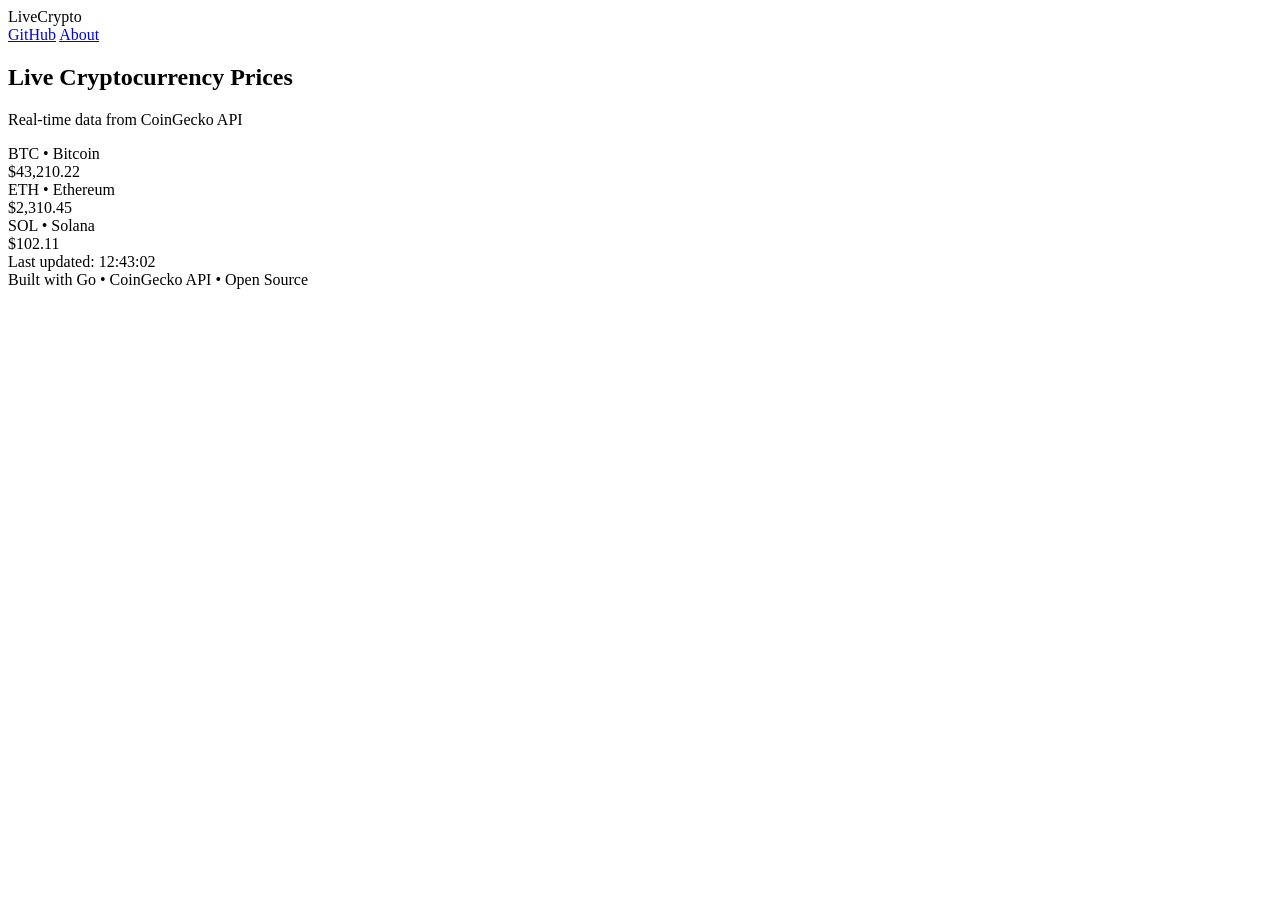
==== frontend/index.html @ 82100824 "Add a basic of html view" ====
<!DOCTYPE html>
<html lang="en">
<head>
    <meta charset="UTF-8" />
    <meta name="viewport" content="width=device-width, initial-scale=1.0" />
    <title>Live Crypto Wallet</title>
    <link rel="stylesheet" href="style.css" />
</head>
<body>

<header>
    <div class="logo">LiveCrypto</div>
    <div class="links">
        <a href="#">GitHub</a>
        <a href="#">About</a>
    </div>
</header>

<section class="hero">
    <h1>Live Cryptocurrency Prices</h1>
    <p>Real-time data from CoinGecko API</p>
</section>

<section class="main-btc">
    <div class="coin-card big">
        <div class="coin-name">BTC • Bitcoin</div>
        <div class="price">$43,210.22</div>
    </div>
</section>

<section class="coins-grid">
    <div class="coin-card">
        <div class="coin-name">ETH • Ethereum</div>
        <div class="price">$2,310.45</div>
    </div>

    <div class="coin-card">
        <div class="coin-name">SOL • Solana</div>
        <div class="price">$102.11</div>
    </div>

    <!-- Will Add Soon:-->
     
    <!-- <div class="coin-card">
        <div class="coin-name">BNB • Binance</div>
        <div class="price">$310.55</div>
    </div>

    <div class="coin-card">
        <div class="coin-name">DOGE • Dogecoin</div>
        <div class="price">$0.12</div>
    </div> -->
</section>

<div class="last-updated">
    Last updated: 12:43:02
</div>

<footer>
    Built with Go • CoinGecko API • Open Source
</footer>

</body>
</html>
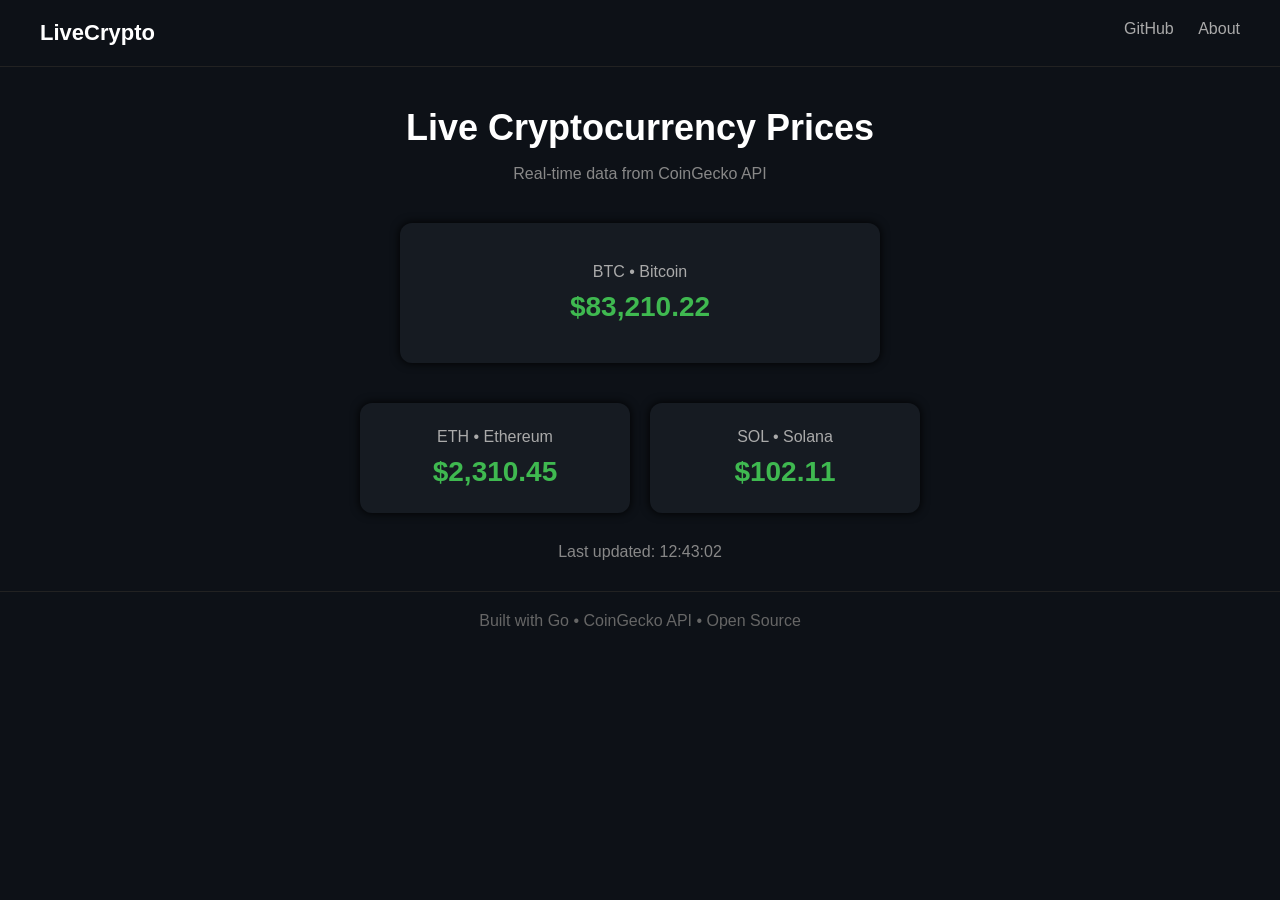
==== commit a7f4e72e: "Add styles for html page" ====
--- a/frontend/index.html
+++ b/frontend/index.html
@@ -24,7 +24,7 @@
 <section class="main-btc">
     <div class="coin-card big">
         <div class="coin-name">BTC • Bitcoin</div>
-        <div class="price">$43,210.22</div>
+        <div class="price">$83,210.22</div>
     </div>
 </section>
 
--- a/frontend/style.css
+++ b/frontend/style.css
@@ -0,0 +1,95 @@
+body {
+    margin: 0;
+    font-family: Arial, Helvetica, sans-serif;
+    background-color: #0d1117;
+    color: white;
+}
+
+/* Header */
+header {
+    display: flex;
+    justify-content: space-between;
+    padding: 20px 40px;
+    border-bottom: 1px solid #222;
+}
+
+.logo {
+    font-size: 22px;
+    font-weight: bold;
+}
+
+.links a {
+    color: #aaa;
+    margin-left: 20px;
+    text-decoration: none;
+}
+
+/* Hero */
+.hero {
+    text-align: center;
+    margin-top: 40px;
+}
+
+.hero h1 {
+    font-size: 36px;
+    margin-bottom: 10px;
+}
+
+.hero p {
+    color: #888;
+}
+
+/* BTC Big Card */
+.main-btc {
+    display: flex;
+    justify-content: center;
+    margin: 40px 0;
+}
+
+.coin-card {
+    background-color: #161b22;
+    padding: 25px;
+    border-radius: 12px;
+    width: 220px;
+    text-align: center;
+    box-shadow: 0 0 10px #000;
+}
+
+.coin-card.big {
+    width: 400px;
+    padding: 40px;
+}
+
+.coin-name {
+    color: #aaa;
+    margin-bottom: 10px;
+}
+
+.price {
+    font-size: 28px;
+    color: #3fb950;
+    font-weight: bold;
+}
+
+/* Grid */
+.coins-grid {
+    display: flex;
+    justify-content: center;
+    gap: 20px;
+    flex-wrap: wrap;
+}
+
+/* Last updated */
+.last-updated {
+    text-align: center;
+    margin: 30px 0;
+    color: #888;
+}
+
+/* Footer */
+footer {
+    text-align: center;
+    padding: 20px;
+    border-top: 1px solid #222;
+    color: #666;
+}
